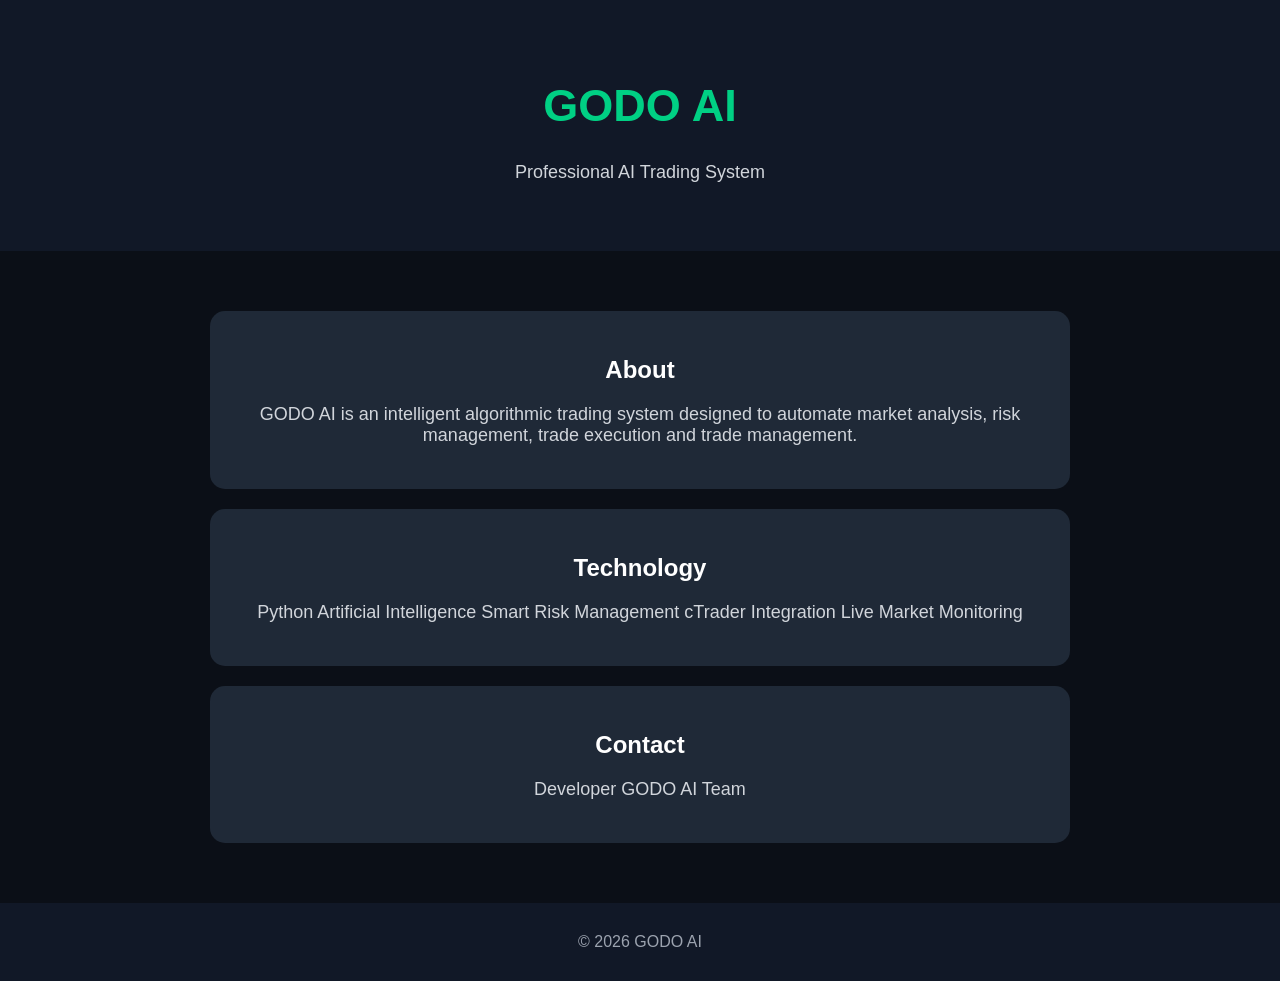
==== index.html @ 6382105e "Create index.html" ====
<!DOCTYPE html>
<html lang="en">
<head>
<meta charset="UTF-8">
<meta name="viewport" content="width=device-width, initial-scale=1.0">
<title>GODO AI</title>

<style>

body{
background:#0b0f17;
font-family:Arial,sans-serif;
color:white;
margin:0;
padding:0;
text-align:center;
}

header{
padding:50px;
background:#111827;
}

h1{
font-size:45px;
color:#00d084;
}

p{
font-size:18px;
color:#d1d5db;
}

section{
padding:40px;
max-width:900px;
margin:auto;
}

.card{
background:#1f2937;
padding:25px;
margin:20px;
border-radius:15px;
}

footer{
padding:30px;
background:#111827;
color:#9ca3af;
}

</style>

</head>

<body>

<header>

<h1>GODO AI</h1>

<p>
Professional AI Trading System
</p>

</header>

<section>

<div class="card">

<h2>About</h2>

<p>

GODO AI is an intelligent algorithmic trading system
designed to automate market analysis,
risk management,
trade execution
and trade management.

</p>

</div>

<div class="card">

<h2>Technology</h2>

<p>

Python

Artificial Intelligence

Smart Risk Management

cTrader Integration

Live Market Monitoring

</p>

</div>

<div class="card">

<h2>Contact</h2>

<p>

Developer

GODO AI Team

</p>

</div>

</section>

<footer>

© 2026 GODO AI

</footer>

</body>
</html>
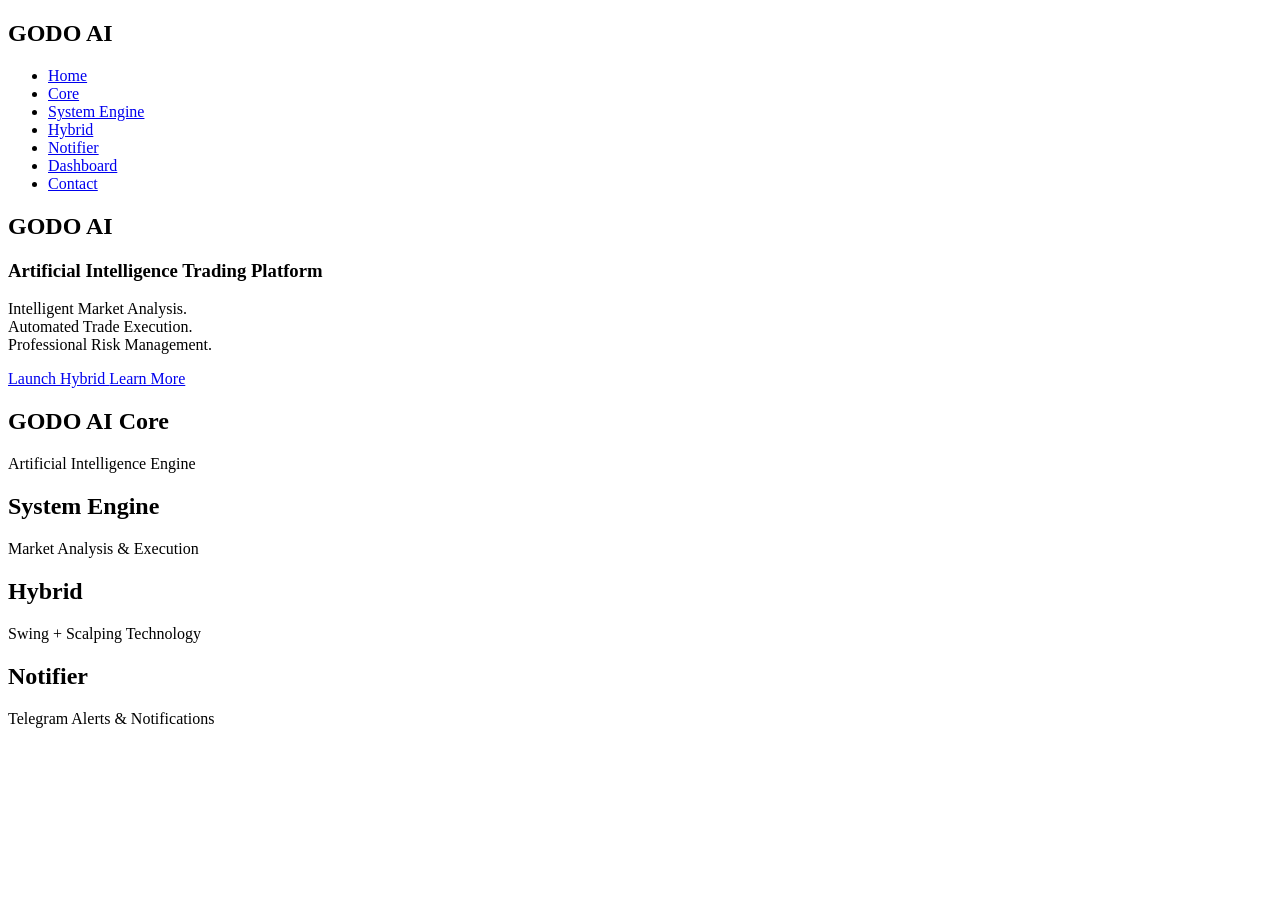
==== commit 66406b6e: "Fix HTML structure" ====
--- a/index.html
+++ b/index.html
@@ -1,84 +1,77 @@
 <!DOCTYPE html>
 <html lang="en">
+
 <head>
+
 <meta charset="UTF-8">
+
 <meta name="viewport" content="width=device-width, initial-scale=1.0">
-<title>GODO AI</title>
 
-<style>
+<title>GODO AI Platform</title>
 
-body{
-background:#0b0f17;
-font-family:Arial,sans-serif;
-color:white;
-margin:0;
-padding:0;
-text-align:center;
-}
-
-header{
-padding:50px;
-background:#111827;
-}
-
-h1{
-font-size:45px;
-color:#00d084;
-}
-
-p{
-font-size:18px;
-color:#d1d5db;
-}
-
-section{
-padding:40px;
-max-width:900px;
-margin:auto;
-}
-
-.card{
-background:#1f2937;
-padding:25px;
-margin:20px;
-border-radius:15px;
-}
-
-footer{
-padding:30px;
-background:#111827;
-color:#9ca3af;
-}
-
-</style>
+<link rel="stylesheet" href="css/style.css">
 
 </head>
 
 <body>
 
+<nav>
+
+<div class="logo">
+<h1>GODO AI</h1>
+</div>
+
+<ul>
+<li><a href="#">Home</a></li>
+<li><a href="#">Core</a></li>
+<li><a href="#">System Engine</a></li>
+<li><a href="#">Hybrid</a></li>
+<li><a href="#">Notifier</a></li>
+<li><a href="#">Dashboard</a></li>
+<li><a href="#">Contact</a></li>
+</ul>
+
+</nav>
+
 <header>
 
-<h1>GODO AI</h1>
+<div class="hero">
+
+<h2>GODO AI</h2>
+
+<h3>Artificial Intelligence Trading Platform</h3>
 
 <p>
-Professional AI Trading System
+Intelligent Market Analysis.<br>
+Automated Trade Execution.<br>
+Professional Risk Management.
 </p>
+
+<div class="hero-buttons">
+
+<a href="#" class="btn-primary">
+Launch Hybrid
+</a>
+
+<a href="#" class="btn-secondary">
+Learn More
+</a>
+
+</div>
+
+</div>
 
 </header>
 
-<section>
+<section class="products">
 
 <div class="card">
 
-<h2>About</h2>
+<h2>GODO AI Core</h2>
 
 <p>
 
-GODO AI is an intelligent algorithmic trading system
-designed to automate market analysis,
-risk management,
-trade execution
-and trade management.
+Artificial Intelligence Engine
 
 </p>
 
@@ -86,19 +79,11 @@
 
 <div class="card">
 
-<h2>Technology</h2>
+<h2>System Engine</h2>
 
 <p>
 
-Python
-
-Artificial Intelligence
-
-Smart Risk Management
-
-cTrader Integration
-
-Live Market Monitoring
+Market Analysis & Execution
 
 </p>
 
@@ -106,13 +91,23 @@
 
 <div class="card">
 
-<h2>Contact</h2>
+<h2>Hybrid</h2>
 
 <p>
 
-Developer
+Swing + Scalping Technology
 
-GODO AI Team
+</p>
+
+</div>
+
+<div class="card">
+
+<h2>Notifier</h2>
+
+<p>
+
+Telegram Alerts & Notifications
 
 </p>
 
@@ -120,11 +115,8 @@
 
 </section>
 
-<footer>
-
-© 2026 GODO AI
-
-</footer>
+<script src="js/app.js"></script>
 
 </body>
+
 </html>
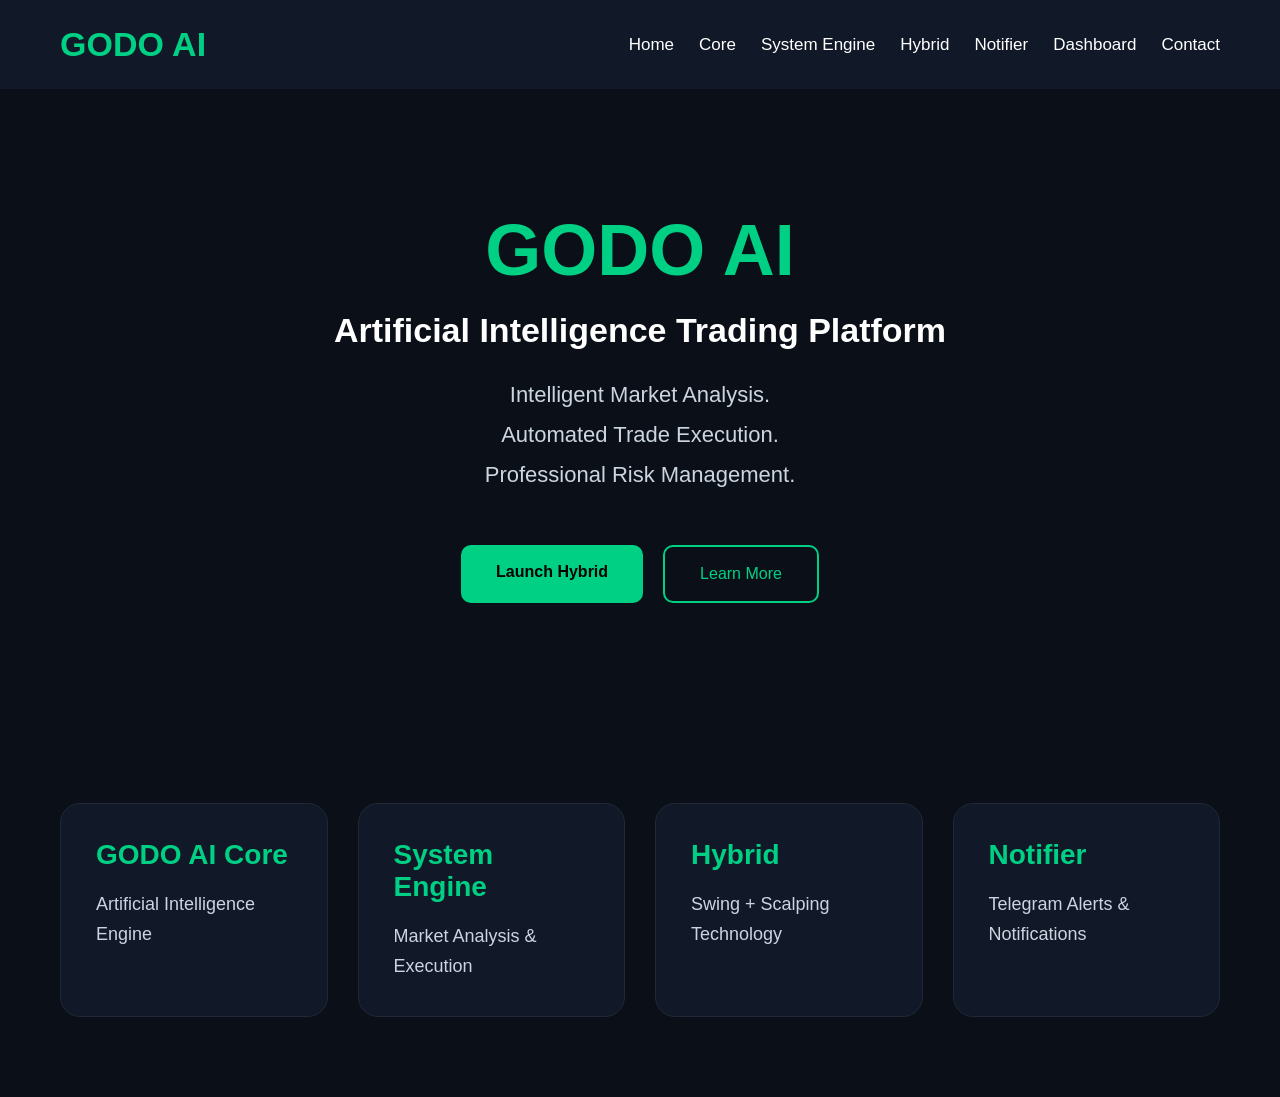
==== commit 233d2299: "Fix HTML structure" ====
--- a/index.html
+++ b/index.html
@@ -23,10 +23,10 @@
 
 <ul>
 <li><a href="#">Home</a></li>
-<li><a href="#">Core</a></li>
-<li><a href="#">System Engine</a></li>
-<li><a href="#">Hybrid</a></li>
-<li><a href="#">Notifier</a></li>
+<li><a href="core.html">Core</a></li>
+<li><a href="system.html">System Engine</a></li>
+<li><a href="hybrid.html">Hybrid</a></li>
+<li><a href="notifier.html">Notifier</a></li>
 <li><a href="#">Dashboard</a></li>
 <li><a href="#">Contact</a></li>
 </ul>
@@ -49,7 +49,7 @@
 
 <div class="hero-buttons">
 
-<a href="#" class="btn-primary">
+<a href="hybrid.html" class="btn-primary">
 Launch Hybrid
 </a>
 
--- a/css/style.css
+++ b/css/style.css
@@ -0,0 +1,287 @@
+*{
+margin:0;
+padding:0;
+box-sizing:border-box;
+font-family:Arial,sans-serif;
+}
+
+body{
+
+background:#0b0f17;
+
+color:white;
+
+}
+
+nav{
+
+display:flex;
+
+justify-content:space-between;
+
+align-items:center;
+
+padding:25px 60px;
+
+background:#111827;
+
+}
+
+.logo h1{
+
+color:#00d084;
+
+font-size:34px;
+
+}
+
+nav ul{
+
+display:flex;
+
+list-style:none;
+
+gap:25px;
+
+}
+
+nav a{
+
+color:white;
+
+text-decoration:none;
+
+font-size:17px;
+
+transition:.3s;
+
+}
+
+nav a:hover{
+
+color:#00d084;
+
+}
+
+header{
+
+text-align:center;
+
+padding:120px 20px;
+
+}
+
+header h2{
+
+font-size:55px;
+
+margin-bottom:20px;
+
+}
+
+header p{
+
+font-size:22px;
+
+color:#cbd5e1;
+
+line-height:35px;
+
+}
+
+.hero{
+
+max-width:900px;
+
+margin:auto;
+
+}
+
+.hero h2{
+
+font-size:72px;
+
+color:#00d084;
+
+margin-bottom:20px;
+
+}
+
+.hero h3{
+
+font-size:34px;
+
+margin-bottom:25px;
+
+}
+
+.hero p{
+
+font-size:22px;
+
+line-height:40px;
+
+margin-bottom:50px;
+
+color:#cbd5e1;
+
+}
+
+.hero-buttons{
+
+display:flex;
+
+justify-content:center;
+
+gap:20px;
+
+flex-wrap:wrap;
+
+}
+
+.btn-primary{
+
+background:#00d084;
+
+padding:18px 35px;
+
+border-radius:10px;
+
+color:black;
+
+text-decoration:none;
+
+font-weight:bold;
+
+transition:.3s;
+
+}
+
+.btn-primary:hover{
+
+transform:scale(1.05);
+
+}
+
+.btn-secondary{
+
+border:2px solid #00d084;
+
+padding:18px 35px;
+
+border-radius:10px;
+
+color:#00d084;
+
+text-decoration:none;
+
+transition:.3s;
+
+}
+
+.btn-secondary:hover{
+
+background:#00d084;
+
+color:black;
+
+}
+
+
+.status-bar{
+
+display:flex;
+
+justify-content:center;
+
+gap:20px;
+
+flex-wrap:wrap;
+
+margin-bottom:60px;
+
+}
+
+.status{
+
+background:#1f2937;
+
+padding:12px 22px;
+
+border-radius:50px;
+
+font-size:16px;
+
+border:1px solid #374151;
+
+}
+
+.online{
+
+border:1px solid #00d084;
+
+color:#00d084;
+
+}
+
+.products{
+
+display:grid;
+
+grid-template-columns:repeat(auto-fit,minmax(260px,1fr));
+
+gap:30px;
+
+padding:80px 60px;
+
+max-width:1300px;
+
+margin:auto;
+
+}
+
+.card{
+
+background:#111827;
+
+padding:35px;
+
+border-radius:20px;
+
+border:1px solid #1f2937;
+
+transition:.3s;
+
+cursor:pointer;
+
+}
+
+.card:hover{
+
+transform:translateY(-8px);
+
+border:1px solid #00d084;
+
+box-shadow:0 0 25px rgba(0,208,132,.25);
+
+}
+
+.card h2{
+
+color:#00d084;
+
+margin-bottom:18px;
+
+font-size:28px;
+
+}
+
+.card p{
+
+color:#cbd5e1;
+
+font-size:18px;
+
+line-height:30px;
+
+}
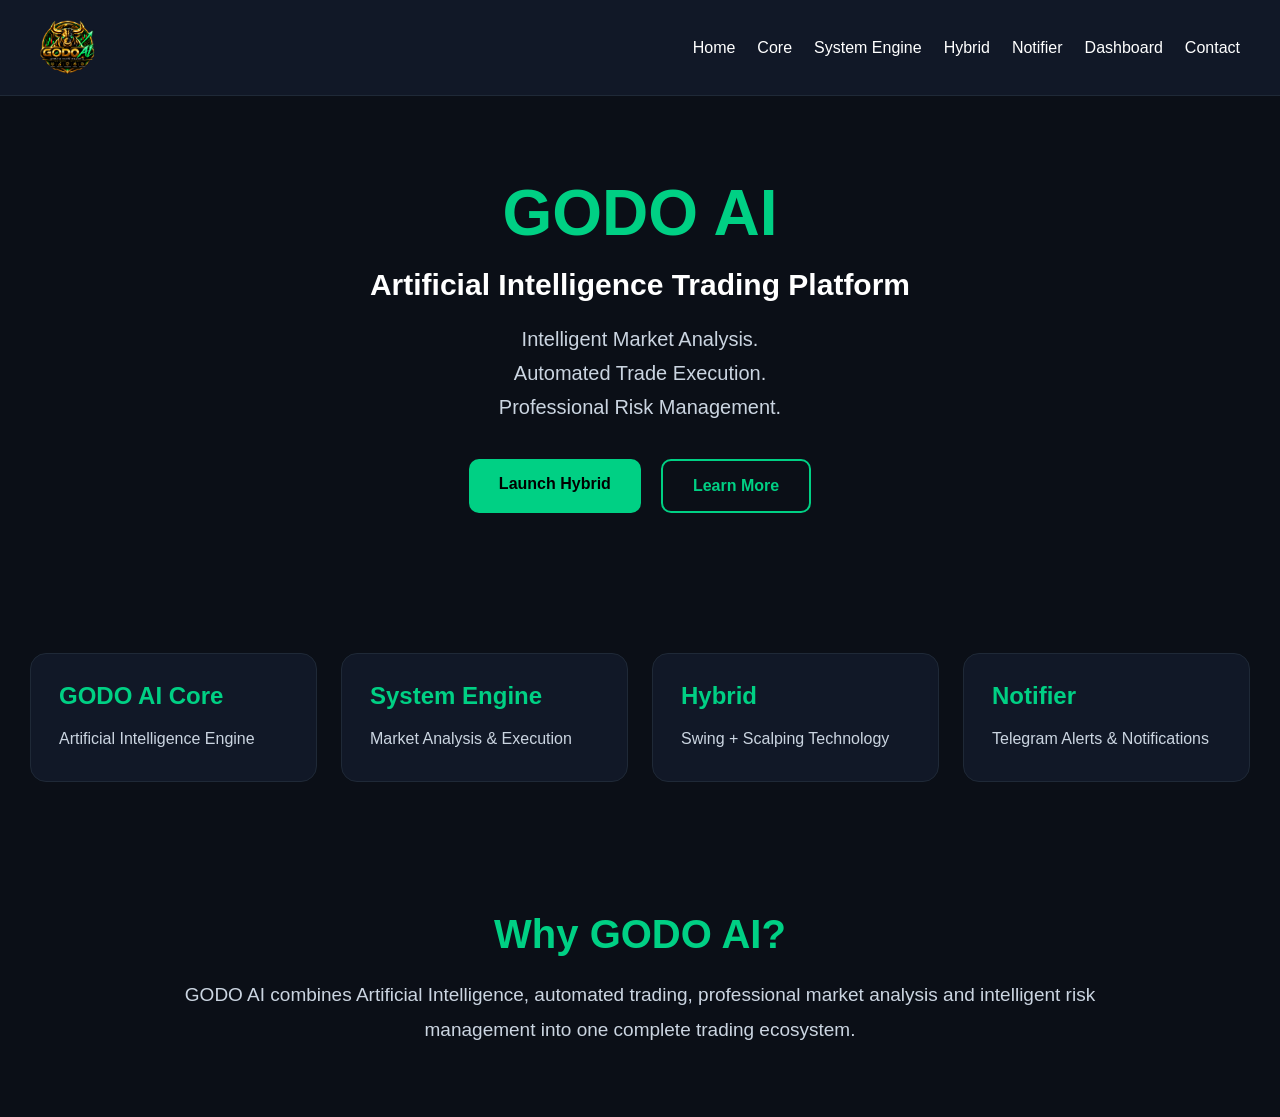
==== commit 6a595cc7: "Upgrade" ====
--- a/index.html
+++ b/index.html
@@ -18,7 +18,9 @@
 <nav>
 
 <div class="logo">
-<h1>GODO AI</h1>
+    <a href="index.html">
+        <img src="images/godo-ai-logo.png" alt="GODO AI">
+    </a>
 </div>
 
 <ul>
@@ -27,7 +29,7 @@
 <li><a href="system.html">System Engine</a></li>
 <li><a href="hybrid.html">Hybrid</a></li>
 <li><a href="notifier.html">Notifier</a></li>
-<li><a href="#">Dashboard</a></li>
+<li><a href="dashboard.html">Dashboard</a></li>
 <li><a href="#">Contact</a></li>
 </ul>
 
@@ -115,6 +117,20 @@
 
 </section>
 
+<section class="about">
+
+<h2>Why GODO AI?</h2>
+
+<p>
+
+GODO AI combines Artificial Intelligence, automated trading,
+professional market analysis and intelligent risk management
+into one complete trading ecosystem.
+
+</p>
+
+</section>
+
 <script src="js/app.js"></script>
 
 </body>
--- a/css/style.css
+++ b/css/style.css
@@ -1,287 +1,488 @@
-*{
-margin:0;
-padding:0;
-box-sizing:border-box;
-font-family:Arial,sans-serif;
-}
-
-body{
-
-background:#0b0f17;
-
-color:white;
-
-}
-
-nav{
-
-display:flex;
-
-justify-content:space-between;
-
-align-items:center;
-
-padding:25px 60px;
-
-background:#111827;
-
-}
-
-.logo h1{
-
-color:#00d084;
-
-font-size:34px;
-
-}
-
-nav ul{
-
-display:flex;
-
-list-style:none;
-
-gap:25px;
-
-}
-
-nav a{
-
-color:white;
-
-text-decoration:none;
-
-font-size:17px;
-
-transition:.3s;
-
-}
-
-nav a:hover{
-
-color:#00d084;
-
-}
-
-header{
-
-text-align:center;
-
-padding:120px 20px;
-
-}
-
-header h2{
-
-font-size:55px;
-
-margin-bottom:20px;
-
-}
-
-header p{
-
-font-size:22px;
-
-color:#cbd5e1;
-
-line-height:35px;
-
-}
-
-.hero{
-
-max-width:900px;
-
-margin:auto;
-
-}
-
-.hero h2{
-
-font-size:72px;
-
-color:#00d084;
-
-margin-bottom:20px;
-
-}
-
-.hero h3{
-
-font-size:34px;
-
-margin-bottom:25px;
-
-}
-
-.hero p{
-
-font-size:22px;
-
-line-height:40px;
-
-margin-bottom:50px;
-
-color:#cbd5e1;
-
-}
-
-.hero-buttons{
-
-display:flex;
-
-justify-content:center;
-
-gap:20px;
-
-flex-wrap:wrap;
-
-}
-
-.btn-primary{
-
-background:#00d084;
-
-padding:18px 35px;
-
-border-radius:10px;
-
-color:black;
-
-text-decoration:none;
-
-font-weight:bold;
-
-transition:.3s;
-
-}
-
-.btn-primary:hover{
-
-transform:scale(1.05);
-
-}
-
-.btn-secondary{
-
-border:2px solid #00d084;
-
-padding:18px 35px;
-
-border-radius:10px;
-
-color:#00d084;
-
-text-decoration:none;
-
-transition:.3s;
-
-}
-
-.btn-secondary:hover{
-
-background:#00d084;
-
-color:black;
-
-}
-
-
-.status-bar{
-
-display:flex;
-
-justify-content:center;
-
-gap:20px;
-
-flex-wrap:wrap;
-
-margin-bottom:60px;
-
-}
-
-.status{
-
-background:#1f2937;
-
-padding:12px 22px;
-
-border-radius:50px;
-
-font-size:16px;
-
-border:1px solid #374151;
-
-}
-
-.online{
-
-border:1px solid #00d084;
-
-color:#00d084;
-
-}
-
-.products{
-
-display:grid;
-
-grid-template-columns:repeat(auto-fit,minmax(260px,1fr));
-
-gap:30px;
-
-padding:80px 60px;
-
-max-width:1300px;
-
-margin:auto;
-
-}
-
-.card{
-
-background:#111827;
-
-padding:35px;
-
-border-radius:20px;
-
-border:1px solid #1f2937;
-
-transition:.3s;
-
-cursor:pointer;
-
-}
-
-.card:hover{
-
-transform:translateY(-8px);
-
-border:1px solid #00d084;
-
-box-shadow:0 0 25px rgba(0,208,132,.25);
-
-}
-
-.card h2{
-
-color:#00d084;
-
-margin-bottom:18px;
-
-font-size:28px;
-
-}
-
-.card p{
-
-color:#cbd5e1;
-
-font-size:18px;
-
-line-height:30px;
-
-}
+* {
+    margin: 0;
+    padding: 0;
+    box-sizing: border-box;
+    font-family: Arial, sans-serif;
+}
+
+body {
+    background: #0b0f17;
+    color: white;
+    min-height: 100vh;
+}
+
+nav {
+    display: flex;
+    justify-content: space-between;
+    align-items: center;
+    padding: 20px 40px;
+    background: #111827;
+    border-bottom: 1px solid #1f2937;
+}
+
+.logo h1 {
+    color: #00d084;
+    font-size: 32px;
+}
+
+.logo a {
+    color: #00d084;
+    text-decoration: none;
+}
+
+nav ul {
+    display: flex;
+    list-style: none;
+    gap: 22px;
+    flex-wrap: wrap;
+}
+
+nav a {
+    color: white;
+    text-decoration: none;
+    font-size: 16px;
+    transition: .3s;
+}
+
+nav a:hover {
+    color: #00d084;
+}
+
+header {
+    text-align: center;
+}
+
+.hero {
+    max-width: 1000px;
+    margin: auto;
+    padding: 80px 20px;
+}
+
+.hero h2 {
+    font-size: 64px;
+    color: #00d084;
+    margin-bottom: 18px;
+}
+
+.hero h3 {
+    font-size: 30px;
+    margin-bottom: 20px;
+}
+
+.hero p {
+    font-size: 20px;
+    line-height: 34px;
+    color: #cbd5e1;
+}
+
+.hero-buttons {
+    display: flex;
+    justify-content: center;
+    gap: 20px;
+    flex-wrap: wrap;
+    margin-top: 35px;
+}
+
+.btn-primary,
+.btn-secondary {
+    padding: 16px 30px;
+    border-radius: 10px;
+    text-decoration: none;
+    font-weight: bold;
+    transition: .3s;
+}
+
+.btn-primary {
+    background: #00d084;
+    color: #000;
+}
+
+.btn-primary:hover {
+    transform: scale(1.05);
+}
+
+.btn-secondary {
+    border: 2px solid #00d084;
+    color: #00d084;
+}
+
+.btn-secondary:hover {
+    background: #00d084;
+    color: #000;
+}
+
+.products,
+.dashboard-grid,
+.system-info {
+    display: grid;
+    grid-template-columns: repeat(auto-fit, minmax(250px, 1fr));
+    gap: 24px;
+    max-width: 1300px;
+    margin: auto;
+}
+
+.products {
+    padding: 60px 30px;
+}
+
+.card {
+    background: #111827;
+    border: 1px solid #1f2937;
+    border-radius: 16px;
+    padding: 28px;
+    transition: .3s;
+}
+
+.card:hover {
+    transform: translateY(-5px);
+    border-color: #00d084;
+    box-shadow: 0 0 20px rgba(0, 208, 132, .2);
+}
+
+.card h2 {
+    color: #00d084;
+    margin-bottom: 15px;
+    font-size: 24px;
+}
+
+.card p {
+    color: #cbd5e1;
+    line-height: 28px;
+}
+
+.about {
+    max-width: 1000px;
+    margin: 70px auto;
+    padding: 0 30px;
+    text-align: center;
+}
+
+.about h2 {
+    color: #00d084;
+    font-size: 40px;
+    margin-bottom: 20px;
+}
+
+.about p {
+    color: #cbd5e1;
+    font-size: 19px;
+    line-height: 35px;
+}
+
+/* Dashboard */
+
+.dashboard-header {
+    text-align: center;
+    padding: 40px 20px 20px;
+}
+
+.dashboard-header h1 {
+    color: #00e5ff;
+    font-size: 2.4rem;
+    margin-bottom: 10px;
+}
+
+.dashboard-header p {
+    color: #cbd5e1;
+}
+
+.system-info {
+    padding: 20px 30px;
+}
+
+.info-box {
+    background: #111827;
+    border: 1px solid #00e5ff;
+    border-radius: 14px;
+    padding: 22px;
+    text-align: center;
+    box-shadow: 0 0 15px rgba(0, 229, 255, .12);
+}
+
+.info-box h3 {
+    color: #00e5ff;
+    margin-bottom: 10px;
+}
+
+.dashboard {
+    padding: 40px 30px 80px;
+}
+
+.dashboard-grid {
+    padding: 0;
+}
+
+.signal-card,
+.active-signal-card {
+    background: #0f172a;
+    border: 1px solid #263244;
+    border-radius: 12px;
+    padding: 16px;
+    margin-bottom: 12px;
+}
+
+.signal-symbol {
+    color: #00ff99;
+    font-size: 21px;
+    font-weight: bold;
+    margin-bottom: 8px;
+}
+
+.signal-direction {
+    display: inline-block;
+    padding: 5px 12px;
+    border-radius: 20px;
+    font-weight: bold;
+    margin-bottom: 12px;
+}
+
+.signal-direction.BUY {
+    color: #00ff66;
+    border: 1px solid #00ff66;
+}
+
+.signal-direction.SELL {
+    color: #ff5555;
+    border: 1px solid #ff5555;
+}
+
+.signal-row,
+.price-row {
+    display: flex;
+    justify-content: space-between;
+    gap: 15px;
+    padding: 7px 0;
+    border-bottom: 1px solid #1f2937;
+}
+
+.signal-row span,
+.price-row span {
+    color: #94a3b8;
+}
+
+.signal-row strong,
+.price-row strong {
+    color: #fff;
+}
+
+.signal-card small,
+.active-signal-card small {
+    display: block;
+    margin-top: 12px;
+    color: #94a3b8;
+}
+
+.active-signal-header {
+    display: flex;
+    justify-content: space-between;
+    align-items: center;
+    gap: 10px;
+    margin-bottom: 12px;
+}
+
+.active-signal-header strong {
+    color: #00ff99;
+    font-size: 18px;
+}
+
+.status {
+    padding: 5px 10px;
+    border-radius: 20px;
+    font-size: 12px;
+    font-weight: bold;
+}
+
+.status.active {
+    color: #00ff66;
+    border: 1px solid #00ff66;
+}
+
+.status.win {
+    color: #00bfff;
+    border: 1px solid #00bfff;
+}
+
+.status.loss {
+    color: #ff4444;
+    border: 1px solid #ff4444;
+}
+
+.status.breakeven {
+    color: #ffaa00;
+    border: 1px solid #ffaa00;
+}
+
+.trade-direction {
+    color: #00e5ff;
+    font-size: 17px;
+    font-weight: bold;
+    margin-bottom: 15px;
+}
+
+.trade-grid {
+    display: grid;
+    grid-template-columns: 1fr 1fr;
+    gap: 12px;
+}
+
+.trade-grid div {
+    background: #111827;
+    padding: 10px;
+    border-radius: 8px;
+}
+
+.trade-grid span {
+    display: block;
+    color: #94a3b8;
+    font-size: 12px;
+    margin-bottom: 5px;
+}
+
+.trade-grid strong {
+    font-size: 13px;
+}
+
+#livePrices {
+    text-align: left;
+}
+
+#latestSignals,
+#activeTrades {
+    text-align: left;
+}
+
+@media (max-width: 768px) {
+
+    nav {
+        padding: 18px;
+        flex-direction: column;
+        gap: 15px;
+    }
+
+    nav ul {
+        justify-content: center;
+        gap: 12px;
+    }
+
+    nav a {
+        font-size: 14px;
+    }
+
+    .hero {
+        padding: 55px 18px;
+    }
+
+    .hero h2 {
+        font-size: 44px;
+    }
+
+    .hero h3 {
+        font-size: 24px;
+    }
+
+    .hero p {
+        font-size: 17px;
+        line-height: 28px;
+    }
+
+    .dashboard,
+    .products {
+        padding: 30px 15px 60px;
+    }
+
+    .dashboard-header h1 {
+        font-size: 1.8rem;
+    }
+
+    .trade-grid {
+        grid-template-columns: 1fr;
+    }
+}
+
+/* ==========================
+   COMPACT ACTIVE SIGNALS
+   ========================== */
+
+.active-signals-card {
+    overflow: hidden;
+}
+
+.active-signals-title {
+    display: flex;
+    justify-content: space-between;
+    align-items: center;
+    cursor: pointer;
+    user-select: none;
+}
+
+.active-signals-title h2 {
+    margin-bottom: 5px;
+}
+
+.active-signals-title span {
+    color: #00d084;
+}
+
+#activeSignalsArrow {
+    font-size: 28px;
+    transition: transform .25s ease;
+}
+
+.active-signals-content {
+    display: none;
+    margin-top: 20px;
+}
+
+.active-signals-content.open {
+    display: block;
+}
+
+.active-signal-card {
+    background: #0b0f17;
+    border: 1px solid #1f2937;
+    border-radius: 10px;
+    padding: 15px;
+    margin-bottom: 10px;
+}
+
+.active-signal-header {
+    display: flex;
+    justify-content: space-between;
+    align-items: center;
+    gap: 10px;
+}
+
+.active-signal-header strong {
+    color: #00d084;
+}
+
+.active-signal-card small {
+    display: block;
+    margin-top: 12px;
+    color: #888;
+}
+
+/* ==========================
+   GODO AI LOGO
+   ========================== */
+
+.logo img {
+    width: 55px;
+    height: 55px;
+    object-fit: contain;
+    display: block;
+}
+
+.logo a {
+    display: flex;
+    align-items: center;
+}
+
+@media (max-width: 768px) {
+
+    .logo img {
+        width: 45px;
+        height: 45px;
+    }
+
+}
